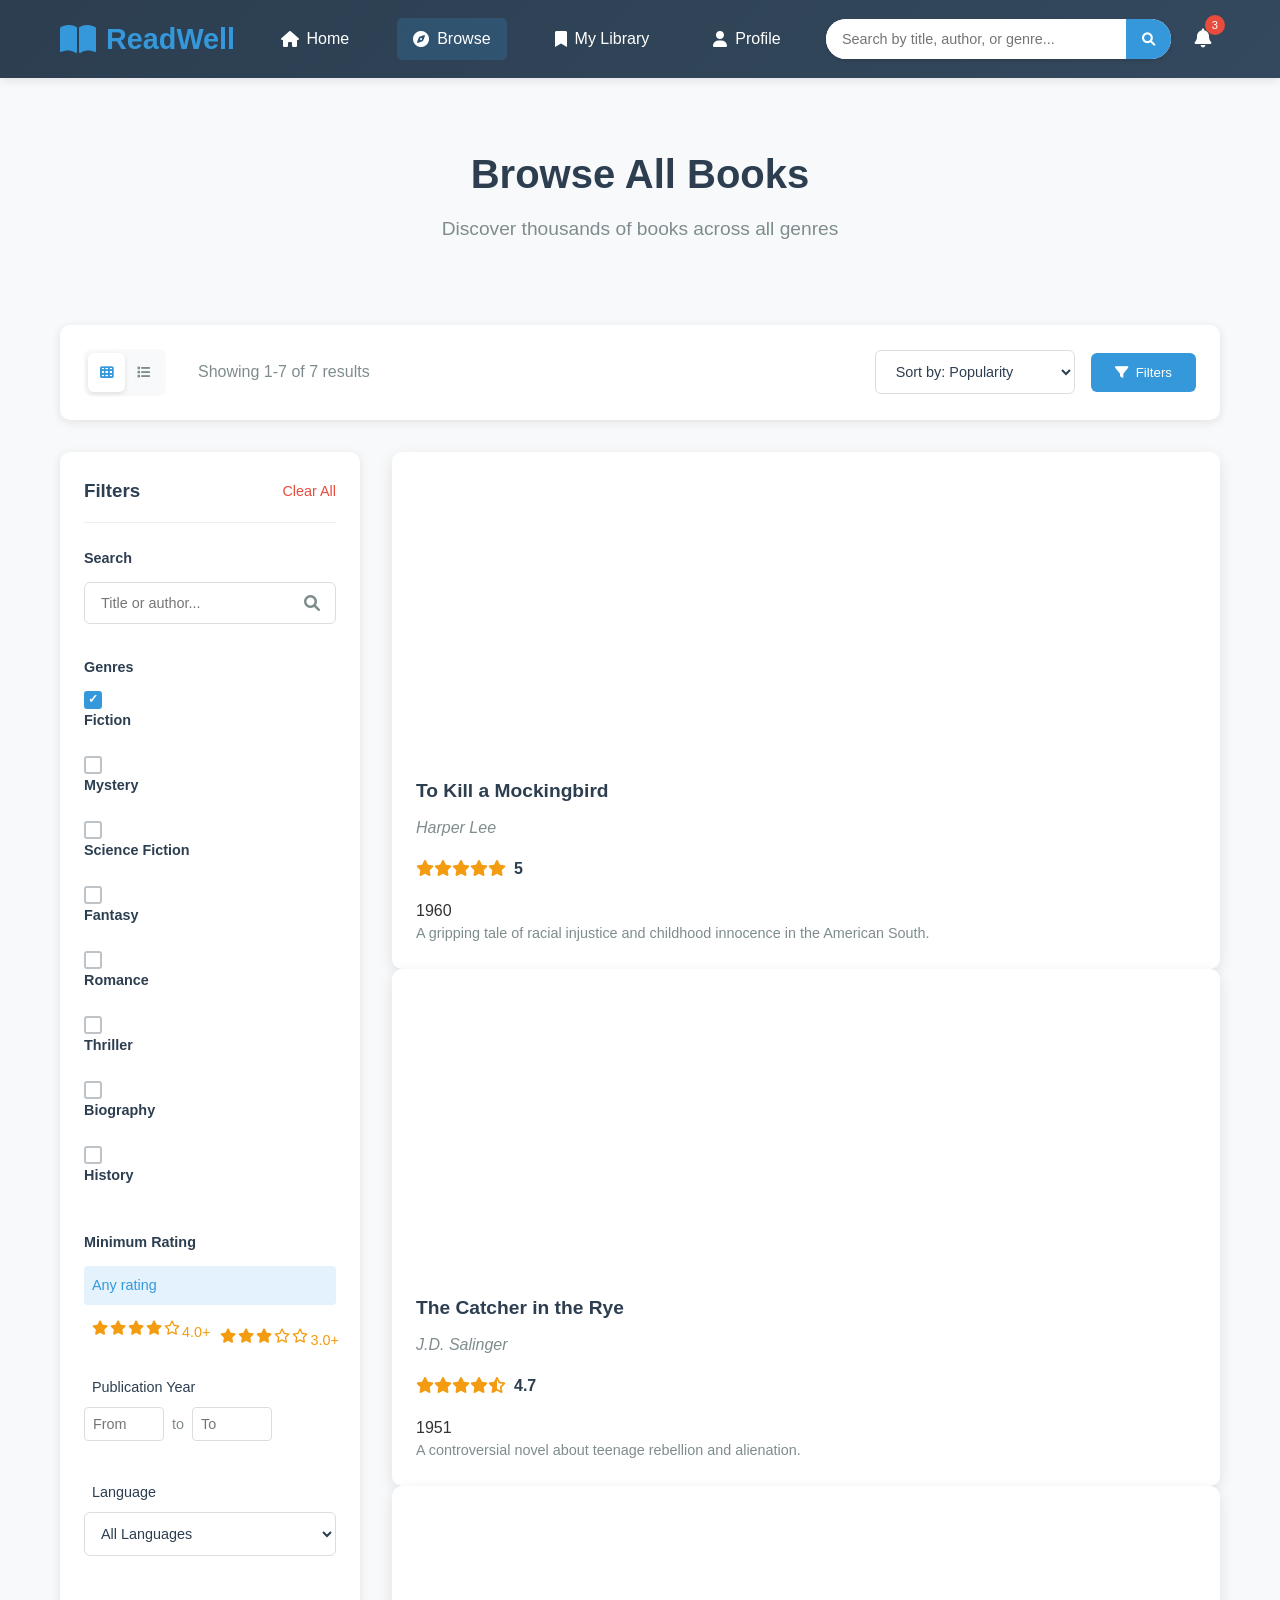
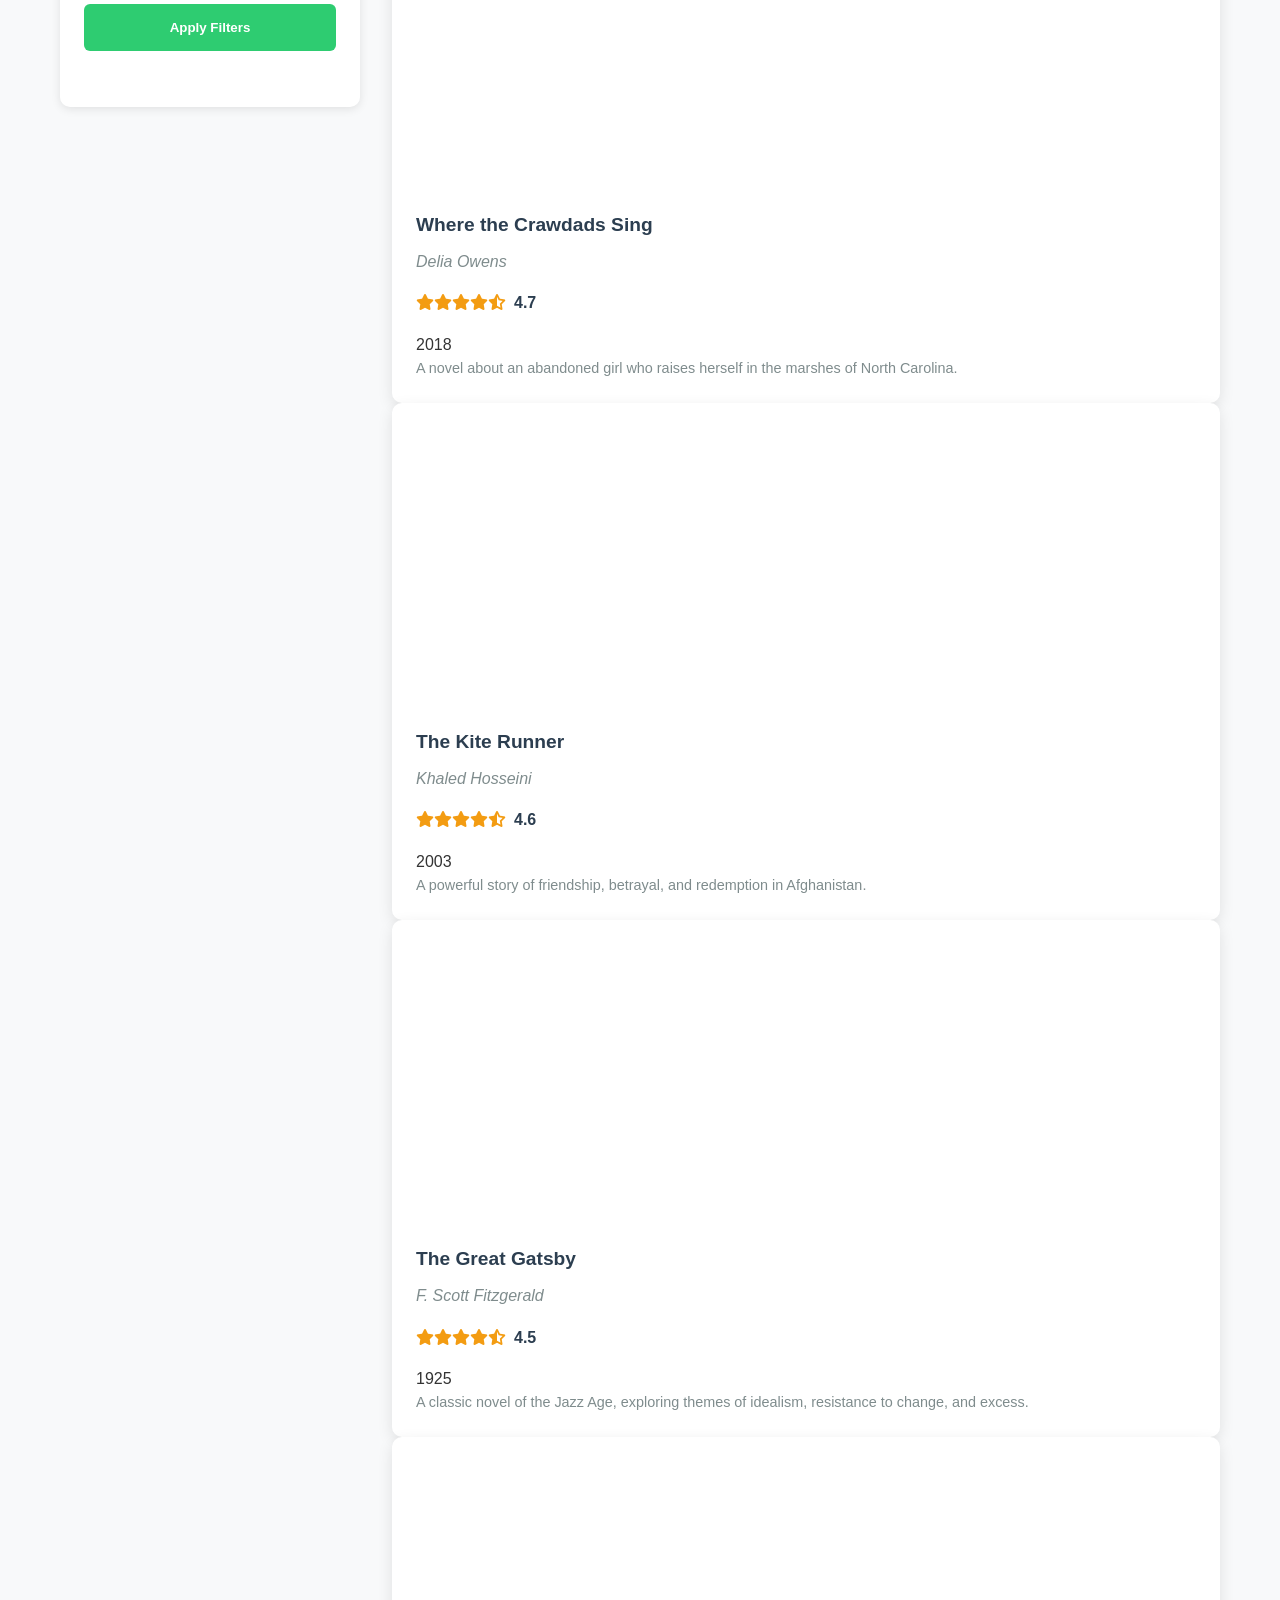
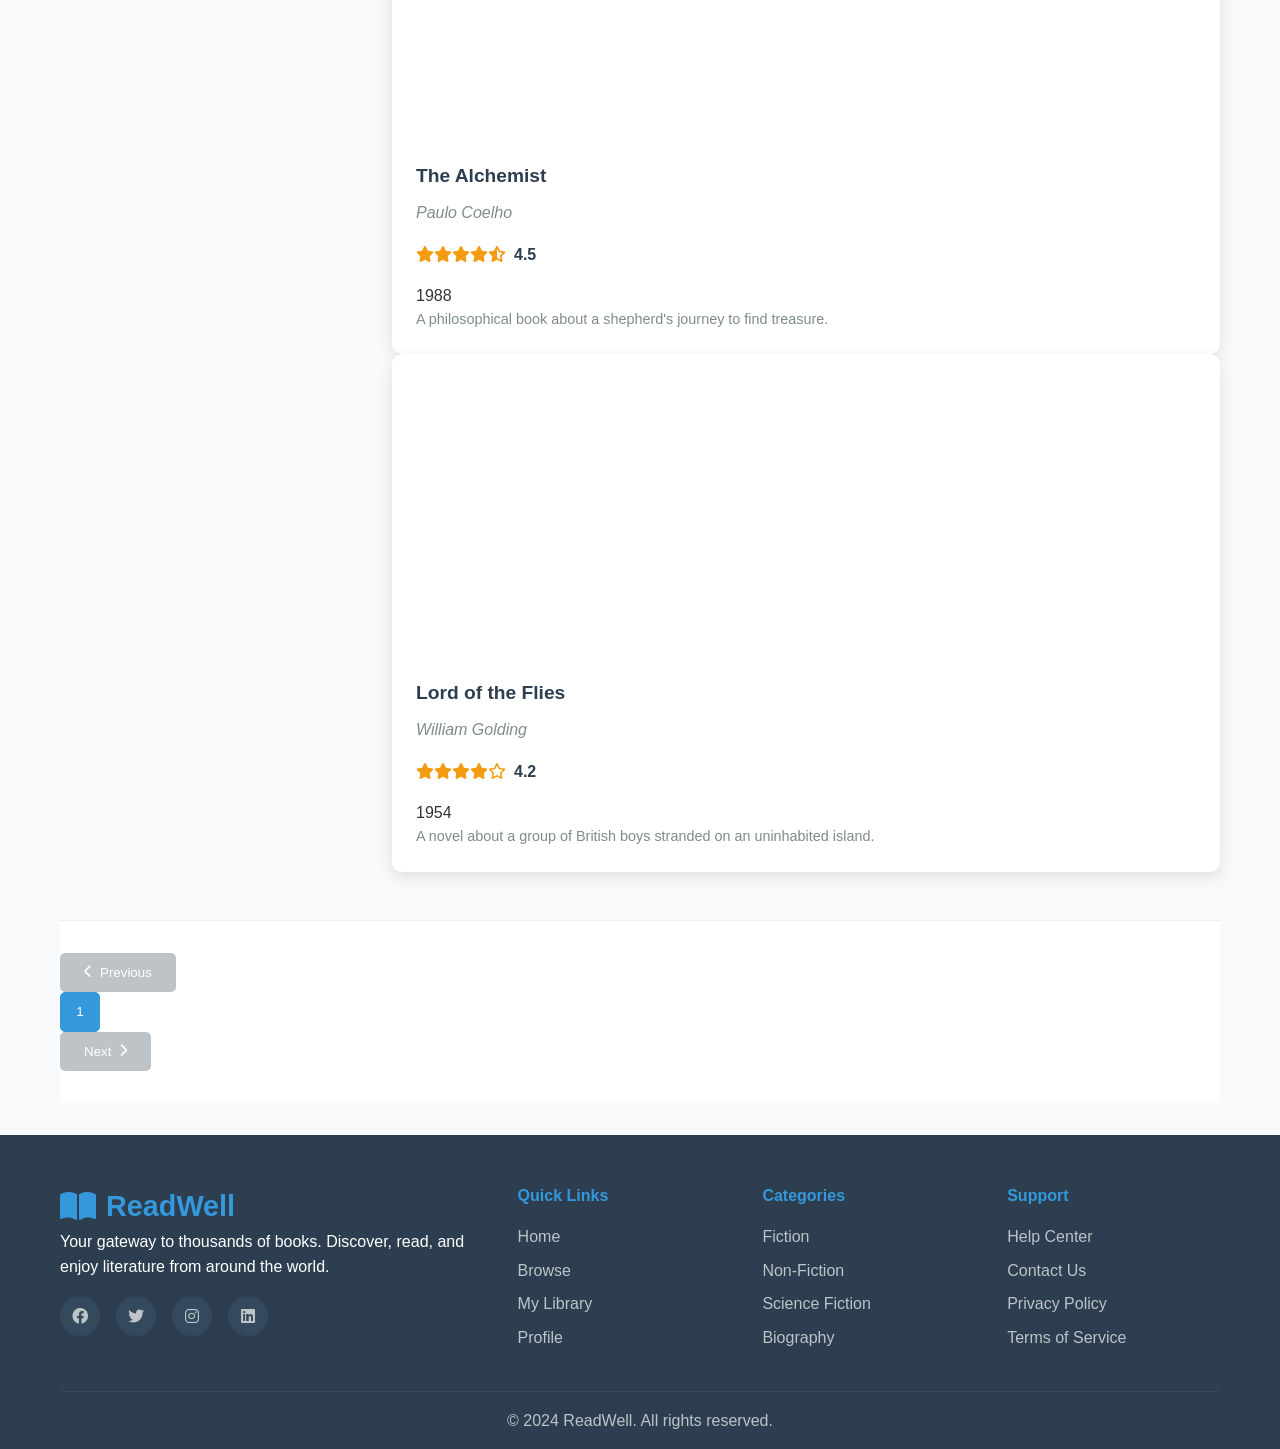
==== browse.html @ fab71dbb "Add complete ReadWell website with browse functionality" ====
<!DOCTYPE html>
<html lang="en">
<head>
    <meta charset="UTF-8">
    <meta name="viewport" content="width=device-width, initial-scale=1.0">
    <title>Browse Books - ReadWell</title>
    <link rel="stylesheet" href="styles.css">
    <link rel="stylesheet" href="browse.css">
    <link href="https://cdnjs.cloudflare.com/ajax/libs/font-awesome/6.0.0/css/all.min.css" rel="stylesheet">
</head>
<body>
    <!-- Header -->
    <header class="header">
        <div class="container">
            <div class="logo">
                <i class="fas fa-book-open"></i>
                <span>ReadWell</span>
            </div>
            
            <nav class="main-nav">
                <ul>
                    <li><a href="index.html"><i class="fas fa-home"></i> Home</a></li>
                    <li><a href="browse.html" class="active"><i class="fas fa-compass"></i> Browse</a></li>
                    <li><a href="#"><i class="fas fa-bookmark"></i> My Library</a></li>
                    <li><a href="#"><i class="fas fa-user"></i> Profile</a></li>
                </ul>
            </nav>

            <div class="header-actions">
                <div class="search-bar">
                    <input type="text" id="globalSearch" placeholder="Search by title, author, or genre...">
                    <button onclick="performSearch()"><i class="fas fa-search"></i></button>
                </div>
                <button class="btn-notification">
                    <i class="fas fa-bell"></i>
                    <span class="notification-badge">3</span>
                </button>
            </div>
        </div>
    </header>

    <!-- Main Content -->
    <main class="main-content">
        <div class="container">
            <!-- Page Header -->
            <div class="page-header">
                <h1>Browse All Books</h1>
                <p>Discover thousands of books across all genres</p>
            </div>

            <!-- Browse Controls -->
            <div class="browse-controls">
                <div class="controls-left">
                    <div class="view-toggle">
                        <button class="view-btn active" data-view="grid">
                            <i class="fas fa-th"></i>
                        </button>
                        <button class="view-btn" data-view="list">
                            <i class="fas fa-list"></i>
                        </button>
                    </div>
                    <div class="results-count">
                        Showing <span id="resultsCount">24</span> results
                    </div>
                </div>
                
                <div class="controls-right">
                    <div class="sort-dropdown">
                        <select id="sortSelect">
                            <option value="popularity">Sort by: Popularity</option>
                            <option value="newest">Newest First</option>
                            <option value="oldest">Oldest First</option>
                            <option value="rating">Highest Rated</option>
                            <option value="title">Title A-Z</option>
                            <option value="author">Author A-Z</option>
                        </select>
                    </div>
                    <button class="btn-filter" id="filterToggle">
                        <i class="fas fa-filter"></i>
                        Filters
                    </button>
                </div>
            </div>

            <div class="browse-content">
                <!-- Filters Sidebar -->
                <aside class="filters-sidebar" id="filtersSidebar">
                    <div class="filters-header">
                        <h3>Filters</h3>
                        <button class="btn-clear" onclick="clearAllFilters()">Clear All</button>
                    </div>

                    <!-- Search Filter -->
                    <div class="filter-group">
                        <label for="searchFilter">Search</label>
                        <div class="search-filter">
                            <input type="text" id="searchFilter" placeholder="Title or author...">
                            <i class="fas fa-search"></i>
                        </div>
                    </div>

                    <!-- Genre Filter -->
                    <div class="filter-group">
                        <label>Genres</label>
                        <div class="checkbox-group">
                            <label class="checkbox">
                                <input type="checkbox" value="fiction" checked>
                                <span class="checkmark"></span>
                                Fiction
                            </label>
                            <label class="checkbox">
                                <input type="checkbox" value="mystery">
                                <span class="checkmark"></span>
                                Mystery
                            </label>
                            <label class="checkbox">
                                <input type="checkbox" value="scifi">
                                <span class="checkmark"></span>
                                Science Fiction
                            </label>
                            <label class="checkbox">
                                <input type="checkbox" value="fantasy">
                                <span class="checkmark"></span>
                                Fantasy
                            </label>
                            <label class="checkbox">
                                <input type="checkbox" value="romance">
                                <span class="checkmark"></span>
                                Romance
                            </label>
                            <label class="checkbox">
                                <input type="checkbox" value="thriller">
                                <span class="checkmark"></span>
                                Thriller
                            </label>
                            <label class="checkbox">
                                <input type="checkbox" value="biography">
                                <span class="checkmark"></span>
                                Biography
                            </label>
                            <label class="checkbox">
                                <input type="checkbox" value="history">
                                <span class="checkmark"></span>
                                History
                            </label>
                        </div>
                    </div>

                    <!-- Rating Filter -->
                    <div class="filter-group">
                        <label>Minimum Rating</label>
                        <div class="rating-filter">
                            <div class="stars-selector">
                                <input type="radio" name="rating" id="rating0" value="0" checked>
                                <label for="rating0">Any rating</label>
                                
                                <input type="radio" name="rating" id="rating4" value="4">
                                <label for="rating4">
                                    <div class="stars">
                                        <i class="fas fa-star"></i>
                                        <i class="fas fa-star"></i>
                                        <i class="fas fa-star"></i>
                                        <i class="fas fa-star"></i>
                                        <i class="far fa-star"></i>
                                    4.0+</label>
                                </label>
                                
                                <input type="radio" name="rating" id="rating3" value="3">
                                <label for="rating3">
                                    <div class="stars">
                                        <i class="fas fa-star"></i>
                                        <i class="fas fa-star"></i>
                                        <i class="fas fa-star"></i>
                                        <i class="far fa-star"></i>
                                        <i class="far fa-star"></i>
                                    3.0+</label>
                                </label>
                            </div>
                        </div>
                    </div>

                    <!-- Year Filter -->
                    <div class="filter-group">
                        <label>Publication Year</label>
                        <div class="range-inputs">
                            <input type="number" id="yearFrom" placeholder="From" min="1900" max="2024">
                            <span>to</span>
                            <input type="number" id="yearTo" placeholder="To" min="1900" max="2024">
                        </div>
                    </div>

                    <!-- Language Filter -->
                    <div class="filter-group">
                        <label>Language</label>
                        <select id="languageSelect">
                            <option value="all">All Languages</option>
                            <option value="english">English</option>
                            <option value="spanish">Spanish</option>
                            <option value="french">French</option>
                            <option value="german">German</option>
                        </select>
                    </div>

                    <button class="btn-apply-filters" onclick="applyFilters()">
                        Apply Filters
                    </button>
                </aside>

                <!-- Books Grid -->
                <section class="books-results">
                    <div class="books-container grid-view" id="booksContainer">
                        <!-- Books will be dynamically loaded here -->
                    </div>

                    <!-- Loading State -->
                    <div class="loading-state" id="loadingState">
                        <div class="loading-spinner"></div>
                        <p>Loading books...</p>
                    </div>

                    <!-- No Results State -->
                    <div class="no-results" id="noResults" style="display: none;">
                        <i class="fas fa-search"></i>
                        <h3>No books found</h3>
                        <p>Try adjusting your filters or search terms</p>
                        <button class="btn btn-primary" onclick="clearAllFilters()">
                            Clear All Filters
                        </button>
                    </div>
                </section>
            </div>

            <!-- Pagination -->
            <div class="pagination">
                <button class="pagination-btn disabled" id="prevPage">
                    <i class="fas fa-chevron-left"></i>
                    Previous
                </button>
                <div class="pagination-numbers" id="paginationNumbers">
                    <!-- Pagination numbers will be generated here -->
                </div>
                <button class="pagination-btn" id="nextPage">
                    Next
                    <i class="fas fa-chevron-right"></i>
                </button>
            </div>
        </div>
    </main>

    <!-- Footer -->
    <footer class="footer">
        <div class="container">
            <div class="footer-content">
                <div class="footer-section">
                    <div class="logo">
                        <i class="fas fa-book-open"></i>
                        <span>ReadWell</span>
                    </div>
                    <p>Your gateway to thousands of books. Discover, read, and enjoy literature from around the world.</p>
                    <div class="social-links">
                        <a href="#"><i class="fab fa-facebook"></i></a>
                        <a href="#"><i class="fab fa-twitter"></i></a>
                        <a href="#"><i class="fab fa-instagram"></i></a>
                        <a href="#"><i class="fab fa-linkedin"></i></a>
                    </div>
                </div>
                
                <div class="footer-section">
                    <h4>Quick Links</h4>
                    <ul>
                        <li><a href="index.html">Home</a></li>
                        <li><a href="browse.html">Browse</a></li>
                        <li><a href="#">My Library</a></li>
                        <li><a href="#">Profile</a></li>
                    </ul>
                </div>
                
                <div class="footer-section">
                    <h4>Categories</h4>
                    <ul>
                        <li><a href="#">Fiction</a></li>
                        <li><a href="#">Non-Fiction</a></li>
                        <li><a href="#">Science Fiction</a></li>
                        <li><a href="#">Biography</a></li>
                    </ul>
                </div>
                
                <div class="footer-section">
                    <h4>Support</h4>
                    <ul>
                        <li><a href="#">Help Center</a></li>
                        <li><a href="#">Contact Us</a></li>
                        <li><a href="#">Privacy Policy</a></li>
                        <li><a href="#">Terms of Service</a></li>
                    </ul>
                </div>
            </div>
            
            <div class="footer-bottom">
                <p>&copy; 2024 ReadWell. All rights reserved.</p>
            </div>
        </div>
    </footer>

    <script src="browse.js"></script>
</body>
</html>
---- styles.css ----
/* Reset and Base Styles */
* {
    margin: 0;
    padding: 0;
    box-sizing: border-box;
}

body {
    font-family: 'Segoe UI', Tahoma, Geneva, Verdana, sans-serif;
    line-height: 1.6;
    color: #333;
    background-color: #f8f9fa;
}

.container {
    max-width: 1200px;
    margin: 0 auto;
    padding: 0 20px;
}

/* Header Styles */
.header {
    background: linear-gradient(135deg, #2c3e50, #34495e);
    color: white;
    padding: 1rem 0;
    box-shadow: 0 2px 10px rgba(0,0,0,0.1);
    position: sticky;
    top: 0;
    z-index: 1000;
}

.header .container {
    display: flex;
    justify-content: space-between;
    align-items: center;
}

.logo {
    display: flex;
    align-items: center;
    gap: 10px;
    font-size: 1.8rem;
    font-weight: bold;
    color: #3498db;
}

.logo i {
    font-size: 2rem;
}

.main-nav ul {
    display: flex;
    list-style: none;
    gap: 2rem;
}

.main-nav a {
    color: white;
    text-decoration: none;
    padding: 0.5rem 1rem;
    border-radius: 5px;
    transition: background-color 0.3s ease;
    display: flex;
    align-items: center;
    gap: 0.5rem;
}

.main-nav a:hover,
.main-nav a.active {
    background-color: rgba(52, 152, 219, 0.2);
}

.header-actions {
    display: flex;
    align-items: center;
    gap: 1rem;
}

.search-bar {
    display: flex;
    background: white;
    border-radius: 25px;
    overflow: hidden;
    box-shadow: 0 2px 5px rgba(0,0,0,0.1);
}

.search-bar input {
    border: none;
    padding: 0.75rem 1rem;
    width: 300px;
    outline: none;
    font-size: 0.9rem;
}

.search-bar button {
    background: #3498db;
    border: none;
    color: white;
    padding: 0.75rem 1rem;
    cursor: pointer;
    transition: background-color 0.3s ease;
}

.search-bar button:hover {
    background: #2980b9;
}

.btn-notification {
    background: none;
    border: none;
    color: white;
    font-size: 1.2rem;
    cursor: pointer;
    position: relative;
    padding: 0.5rem;
    border-radius: 50%;
    transition: background-color 0.3s ease;
}

.btn-notification:hover {
    background-color: rgba(255,255,255,0.1);
}

.notification-badge {
    position: absolute;
    top: -5px;
    right: -5px;
    background: #e74c3c;
    color: white;
    border-radius: 50%;
    width: 20px;
    height: 20px;
    font-size: 0.7rem;
    display: flex;
    align-items: center;
    justify-content: center;
}

/* Main Content Styles */
.main-content {
    padding: 2rem 0;
}

/* Hero Section */
.hero {
    display: grid;
    grid-template-columns: 1fr 1fr;
    gap: 3rem;
    align-items: center;
    margin-bottom: 4rem;
    padding: 2rem 0;
}

.hero-content h1 {
    font-size: 3rem;
    margin-bottom: 1rem;
    color: #2c3e50;
    line-height: 1.2;
}

.hero-content p {
    font-size: 1.2rem;
    margin-bottom: 2rem;
    color: #7f8c8d;
}

.hero-actions {
    display: flex;
    gap: 1rem;
}

.btn {
    padding: 0.75rem 2rem;
    border: none;
    border-radius: 25px;
    font-size: 1rem;
    font-weight: 600;
    cursor: pointer;
    transition: all 0.3s ease;
    display: flex;
    align-items: center;
    gap: 0.5rem;
}

.btn-primary {
    background: linear-gradient(135deg, #3498db, #2980b9);
    color: white;
}

.btn-primary:hover {
    transform: translateY(-2px);
    box-shadow: 0 5px 15px rgba(52, 152, 219, 0.4);
}

.btn-secondary {
    background: white;
    color: #3498db;
    border: 2px solid #3498db;
}

.btn-secondary:hover {
    background: #3498db;
    color: white;
}

.hero-image {
    display: flex;
    justify-content: center;
    align-items: center;
}

.book-stack {
    position: relative;
    width: 200px;
    height: 250px;
}

.book {
    position: absolute;
    width: 160px;
    height: 200px;
    border-radius: 5px;
    box-shadow: 0 5px 15px rgba(0,0,0,0.2);
}

.book-1 {
    background: linear-gradient(45deg, #e74c3c, #c0392b);
    transform: rotate(-5deg);
    z-index: 3;
}

.book-2 {
    background: linear-gradient(45deg, #3498db, #2980b9);
    transform: rotate(0deg);
    left: 20px;
    z-index: 2;
}

.book-3 {
    background: linear-gradient(45deg, #2ecc71, #27ae60);
    transform: rotate(5deg);
    left: 40px;
    z-index: 1;
}

/* Section Styles */
.section-header {
    display: flex;
    justify-content: space-between;
    align-items: center;
    margin-bottom: 2rem;
}

.section-header h2 {
    font-size: 2rem;
    color: #2c3e50;
}

.view-all {
    color: #3498db;
    text-decoration: none;
    font-weight: 600;
    display: flex;
    align-items: center;
    gap: 0.5rem;
    transition: color 0.3s ease;
}

.view-all:hover {
    color: #2980b9;
}

/* Books Grid */
.books-grid {
    display: grid;
    grid-template-columns: repeat(auto-fit, minmax(280px, 1fr));
    gap: 2rem;
    margin-bottom: 3rem;
}

.book-card {
    background: white;
    border-radius: 10px;
    overflow: hidden;
    box-shadow: 0 5px 15px rgba(0,0,0,0.1);
    transition: transform 0.3s ease, box-shadow 0.3s ease;
}

.book-card:hover {
    transform: translateY(-5px);
    box-shadow: 0 10px 25px rgba(0,0,0,0.15);
}

.book-cover {
    position: relative;
    height: 300px;
    overflow: hidden;
}

.book-cover img {
    width: 100%;
    height: 100%;
    object-fit: cover;
    transition: transform 0.3s ease;
}

.book-card:hover .book-cover img {
    transform: scale(1.05);
}

.book-overlay {
    position: absolute;
    top: 0;
    left: 0;
    right: 0;
    bottom: 0;
    background: rgba(0,0,0,0.7);
    display: flex;
    flex-direction: column;
    justify-content: center;
    align-items: center;
    gap: 1rem;
    opacity: 0;
    transition: opacity 0.3s ease;
}

.book-card:hover .book-overlay {
    opacity: 1;
}

.btn-icon {
    background: white;
    border: none;
    width: 40px;
    height: 40px;
    border-radius: 50%;
    display: flex;
    align-items: center;
    justify-content: center;
    cursor: pointer;
    transition: transform 0.3s ease;
}

.btn-icon:hover {
    transform: scale(1.1);
}

.btn-read {
    background: #3498db;
    color: white;
    border: none;
    padding: 0.75rem 1.5rem;
    border-radius: 25px;
    font-weight: 600;
    cursor: pointer;
    transition: background-color 0.3s ease;
}

.btn-read:hover {
    background: #2980b9;
}

.book-info {
    padding: 1.5rem;
}

.book-info h3 {
    font-size: 1.2rem;
    margin-bottom: 0.5rem;
    color: #2c3e50;
}

.author {
    color: #7f8c8d;
    margin-bottom: 1rem;
    font-style: italic;
}

.rating {
    display: flex;
    align-items: center;
    gap: 0.5rem;
    margin-bottom: 1rem;
}

.stars {
    color: #f39c12;
}

.rating-value {
    font-weight: 600;
    color: #2c3e50;
}

.book-description {
    color: #7f8c8d;
    font-size: 0.9rem;
    line-height: 1.5;
}

/* Categories Section */
.categories-section {
    margin-bottom: 4rem;
}

.categories-grid {
    display: grid;
    grid-template-columns: repeat(auto-fit, minmax(200px, 1fr));
    gap: 1.5rem;
}

.category-card {
    background: white;
    padding: 2rem;
    border-radius: 10px;
    text-align: center;
    box-shadow: 0 5px 15px rgba(0,0,0,0.1);
    transition: transform 0.3s ease, box-shadow 0.3s ease;
    cursor: pointer;
}

.category-card:hover {
    transform: translateY(-5px);
    box-shadow: 0 10px 25px rgba(0,0,0,0.15);
}

.category-card i {
    font-size: 2.5rem;
    color: #3498db;
    margin-bottom: 1rem;
}

.category-card h3 {
    font-size: 1.2rem;
    margin-bottom: 0.5rem;
    color: #2c3e50;
}

.category-card p {
    color: #7f8c8d;
    font-size: 0.9rem;
}

/* Pagination */
.pagination {
    background: white;
    padding: 2rem 0;
    margin-top: 2rem;
    border-top: 1px solid #ecf0f1;
}

.pagination .container {
    display: flex;
    justify-content: space-between;
    align-items: center;
}

.pagination-btn {
    background: #3498db;
    color: white;
    border: none;
    padding: 0.75rem 1.5rem;
    border-radius: 5px;
    cursor: pointer;
    display: flex;
    align-items: center;
    gap: 0.5rem;
    transition: background-color 0.3s ease;
}

.pagination-btn:hover:not(.disabled) {
    background: #2980b9;
}

.pagination-btn.disabled {
    background: #bdc3c7;
    cursor: not-allowed;
}

.pagination-numbers {
    display: flex;
    gap: 0.5rem;
}

.pagination-number {
    background: white;
    border: 1px solid #bdc3c7;
    color: #2c3e50;
    width: 40px;
    height: 40px;
    border-radius: 5px;
    cursor: pointer;
    transition: all 0.3s ease;
}

.pagination-number:hover,
.pagination-number.active {
    background: #3498db;
    color: white;
    border-color: #3498db;
}

/* Footer */
.footer {
    background: #2c3e50;
    color: white;
    padding: 3rem 0 1rem;
}

.footer-content {
    display: grid;
    grid-template-columns: 2fr 1fr 1fr 1fr;
    gap: 2rem;
    margin-bottom: 2rem;
}

.footer-section h4 {
    margin-bottom: 1rem;
    color: #3498db;
}

.footer-section ul {
    list-style: none;
}

.footer-section ul li {
    margin-bottom: 0.5rem;
}

.footer-section a {
    color: #bdc3c7;
    text-decoration: none;
    transition: color 0.3s ease;
}

.footer-section a:hover {
    color: #3498db;
}

.social-links {
    display: flex;
    gap: 1rem;
    margin-top: 1rem;
}

.social-links a {
    display: flex;
    align-items: center;
    justify-content: center;
    width: 40px;
    height: 40px;
    background: #34495e;
    border-radius: 50%;
    transition: background-color 0.3s ease;
}

.social-links a:hover {
    background: #3498db;
}

.footer-bottom {
    border-top: 1px solid #34495e;
    padding-top: 1rem;
    text-align: center;
    color: #bdc3c7;
}

/* Responsive Design */
@media (max-width: 768px) {
    .header .container {
        flex-direction: column;
        gap: 1rem;
    }

    .main-nav ul {
        gap: 1rem;
    }

    .search-bar input {
        width: 200px;
    }

    .hero {
        grid-template-columns: 1fr;
        text-align: center;
    }

    .hero-content h1 {
        font-size: 2rem;
    }

    .books-grid {
        grid-template-columns: repeat(auto-fit, minmax(250px, 1fr));
    }

    .categories-grid {
        grid-template-columns: repeat(2, 1fr);
    }

    .footer-content {
        grid-template-columns: 1fr;
    }

    .pagination .container {
        flex-direction: column;
        gap: 1rem;
    }
}

/* HCI Principles Compliance */
/* Consistency: Consistent colors, spacing, and component styles throughout */
/* Feedback: Hover effects, transitions, and visual feedback for all interactions */
/* Visibility: Clear hierarchy, readable typography, and intuitive navigation */
/* Error Prevention: Proper form elements and clear action buttons */
/* Flexibility: Responsive design for all device sizes */
/* Accessibility: Sufficient color contrast, focus states, and semantic HTML */
---- browse.css ----
/* Browse Page Specific Styles */

/* Page Header */
.page-header {
    text-align: center;
    margin-bottom: 3rem;
    padding: 2rem 0;
}

.page-header h1 {
    font-size: 2.5rem;
    color: #2c3e50;
    margin-bottom: 0.5rem;
}

.page-header p {
    font-size: 1.2rem;
    color: #7f8c8d;
}

/* Browse Controls */
.browse-controls {
    display: flex;
    justify-content: space-between;
    align-items: center;
    margin-bottom: 2rem;
    padding: 1.5rem;
    background: white;
    border-radius: 10px;
    box-shadow: 0 2px 10px rgba(0,0,0,0.1);
}

.controls-left {
    display: flex;
    align-items: center;
    gap: 2rem;
}

.view-toggle {
    display: flex;
    background: #f8f9fa;
    border-radius: 8px;
    padding: 4px;
}

.view-btn {
    background: none;
    border: none;
    padding: 0.75rem;
    border-radius: 6px;
    cursor: pointer;
    color: #7f8c8d;
    transition: all 0.3s ease;
}

.view-btn.active {
    background: white;
    color: #3498db;
    box-shadow: 0 2px 5px rgba(0,0,0,0.1);
}

.view-btn:hover:not(.active) {
    color: #3498db;
}

.results-count {
    color: #7f8c8d;
    font-weight: 500;
}

.controls-right {
    display: flex;
    align-items: center;
    gap: 1rem;
}

.sort-dropdown select {
    padding: 0.75rem 1rem;
    border: 1px solid #ddd;
    border-radius: 6px;
    background: white;
    color: #2c3e50;
    font-size: 0.9rem;
    cursor: pointer;
    min-width: 200px;
}

.btn-filter {
    background: #3498db;
    color: white;
    border: none;
    padding: 0.75rem 1.5rem;
    border-radius: 6px;
    cursor: pointer;
    display: flex;
    align-items: center;
    gap: 0.5rem;
    font-weight: 500;
    transition: background-color 0.3s ease;
}

.btn-filter:hover {
    background: #2980b9;
}

/* Browse Content Layout */
.browse-content {
    display: grid;
    grid-template-columns: 300px 1fr;
    gap: 2rem;
    margin-bottom: 3rem;
}

/* Filters Sidebar */
.filters-sidebar {
    background: white;
    padding: 1.5rem;
    border-radius: 10px;
    box-shadow: 0 2px 10px rgba(0,0,0,0.1);
    height: fit-content;
    position: sticky;
    top: 100px;
}

.filters-header {
    display: flex;
    justify-content: space-between;
    align-items: center;
    margin-bottom: 1.5rem;
    padding-bottom: 1rem;
    border-bottom: 1px solid #ecf0f1;
}

.filters-header h3 {
    color: #2c3e50;
    margin: 0;
}

.btn-clear {
    background: none;
    border: none;
    color: #e74c3c;
    cursor: pointer;
    font-size: 0.9rem;
    font-weight: 500;
}

.btn-clear:hover {
    color: #c0392b;
}

/* Filter Groups */
.filter-group {
    margin-bottom: 2rem;
}

.filter-group label {
    display: block;
    margin-bottom: 0.75rem;
    font-weight: 600;
    color: #2c3e50;
    font-size: 0.9rem;
}

/* Search Filter */
.search-filter {
    position: relative;
}

.search-filter input {
    width: 100%;
    padding: 0.75rem 2.5rem 0.75rem 1rem;
    border: 1px solid #ddd;
    border-radius: 6px;
    font-size: 0.9rem;
}

.search-filter i {
    position: absolute;
    right: 1rem;
    top: 50%;
    transform: translateY(-50%);
    color: #7f8c8d;
}

/* Checkbox Group */
.checkbox-group {
    display: flex;
    flex-direction: column;
    gap: 0.75rem;
}

.checkbox {
    display: flex;
    align-items: center;
    gap: 0.75rem;
    cursor: pointer;
    font-size: 0.9rem;
    color: #2c3e50;
}

.checkbox input {
    display: none;
}

.checkmark {
    width: 18px;
    height: 18px;
    border: 2px solid #bdc3c7;
    border-radius: 3px;
    display: flex;
    align-items: center;
    justify-content: center;
    transition: all 0.3s ease;
}

.checkbox input:checked + .checkmark {
    background: #3498db;
    border-color: #3498db;
}

.checkbox input:checked + .checkmark::after {
    content: '✓';
    color: white;
    font-size: 12px;
    font-weight: bold;
}

/* Rating Filter */
.rating-filter .stars-selector {
    display: flex;
    flex-direction: column;
    gap: 0.5rem;
}

.rating-filter input[type="radio"] {
    display: none;
}

.rating-filter label {
    display: flex;
    align-items: center;
    gap: 0.5rem;
    cursor: pointer;
    padding: 0.5rem;
    border-radius: 4px;
    transition: background-color 0.3s ease;
    font-weight: normal;
    margin-bottom: 0;
}

.rating-filter label:hover {
    background: #f8f9fa;
}

.rating-filter input[type="radio"]:checked + label {
    background: #e3f2fd;
    color: #3498db;
    font-weight: 500;
}

.rating-filter .stars {
    display: flex;
    gap: 2px;
    color: #f39c12;
}

/* Range Inputs */
.range-inputs {
    display: flex;
    align-items: center;
    gap: 0.5rem;
}

.range-inputs input {
    width: 80px;
    padding: 0.5rem;
    border: 1px solid #ddd;
    border-radius: 4px;
    font-size: 0.9rem;
}

.range-inputs span {
    color: #7f8c8d;
    font-size: 0.9rem;
}

/* Language Select */
.filter-group select {
    width: 100%;
    padding: 0.75rem;
    border: 1px solid #ddd;
    border-radius: 6px;
    background: white;
    color: #2c3e50;
    font-size: 0.9rem;
    cursor: pointer;
}

/* Apply Filters Button */
.btn-apply-filters {
    width: 100%;
    background: #2ecc71;
    color: white;
    border: none;
    padding: 1rem;
    border-radius: 6px;
    font-weight: 600;
    cursor: pointer;
    transition: background-color 0.3s ease;
    margin-top: 1rem;
}

.btn-apply-filters:hover {
    background: #27ae60;
}

/* Books Results */
.books-results {
    position: relative;
}

.books-container {
    transition: all 0.3s ease;
}

/* Grid View */
.books-container.grid-view {
    display: grid;
    grid-template-columns: repeat(auto-fill, minmax(250px, 1fr));
    gap: 1.5rem;
}

/* List View */
.books-container.list-view {
    display: flex;
    flex-direction: column;
    gap: 1rem;
}

.books-container.list-view .book-card {
    display: flex;
    height: 200px;
}

.books-container.list-view .book-cover {
    width: 120px;
    height: 100%;
    flex-shrink: 0;
}

.books-container.list-view .book-info {
    flex: 1;
    display: flex;
    flex-direction: column;
    justify-content: center;
}

/* Loading State */
.loading-state {
    text-align: center;
    padding: 3rem;
    color: #7f8c8d;
}

.loading-spinner {
    width: 40px;
    height: 40px;
    border: 4px solid #f3f3f3;
    border-top: 4px solid #3498db;
    border-radius: 50%;
    animation: spin 1s linear infinite;
    margin: 0 auto 1rem;
}

@keyframes spin {
    0% { transform: rotate(0deg); }
    100% { transform: rotate(360deg); }
}

/* No Results State */
.no-results {
    text-align: center;
    padding: 4rem 2rem;
    color: #7f8c8d;
}

.no-results i {
    font-size: 4rem;
    color: #bdc3c7;
    margin-bottom: 1rem;
}

.no-results h3 {
    color: #2c3e50;
    margin-bottom: 0.5rem;
}

/* Responsive Design */
@media (max-width: 1024px) {
    .browse-content {
        grid-template-columns: 1fr;
    }
    
    .filters-sidebar {
        position: static;
        margin-bottom: 2rem;
    }
}

@media (max-width: 768px) {
    .browse-controls {
        flex-direction: column;
        gap: 1rem;
        align-items: stretch;
    }
    
    .controls-left,
    .controls-right {
        justify-content: space-between;
    }
    
    .books-container.grid-view {
        grid-template-columns: repeat(auto-fill, minmax(200px, 1fr));
    }
    
    .books-container.list-view .book-card {
        height: auto;
        flex-direction: column;
    }
    
    .books-container.list-view .book-cover {
        width: 100%;
        height: 200px;
    }
}

@media (max-width: 480px) {
    .books-container.grid-view {
        grid-template-columns: 1fr;
    }
    
    .range-inputs {
        flex-direction: column;
        align-items: stretch;
    }
    
    .range-inputs input {
        width: 100%;
    }
}
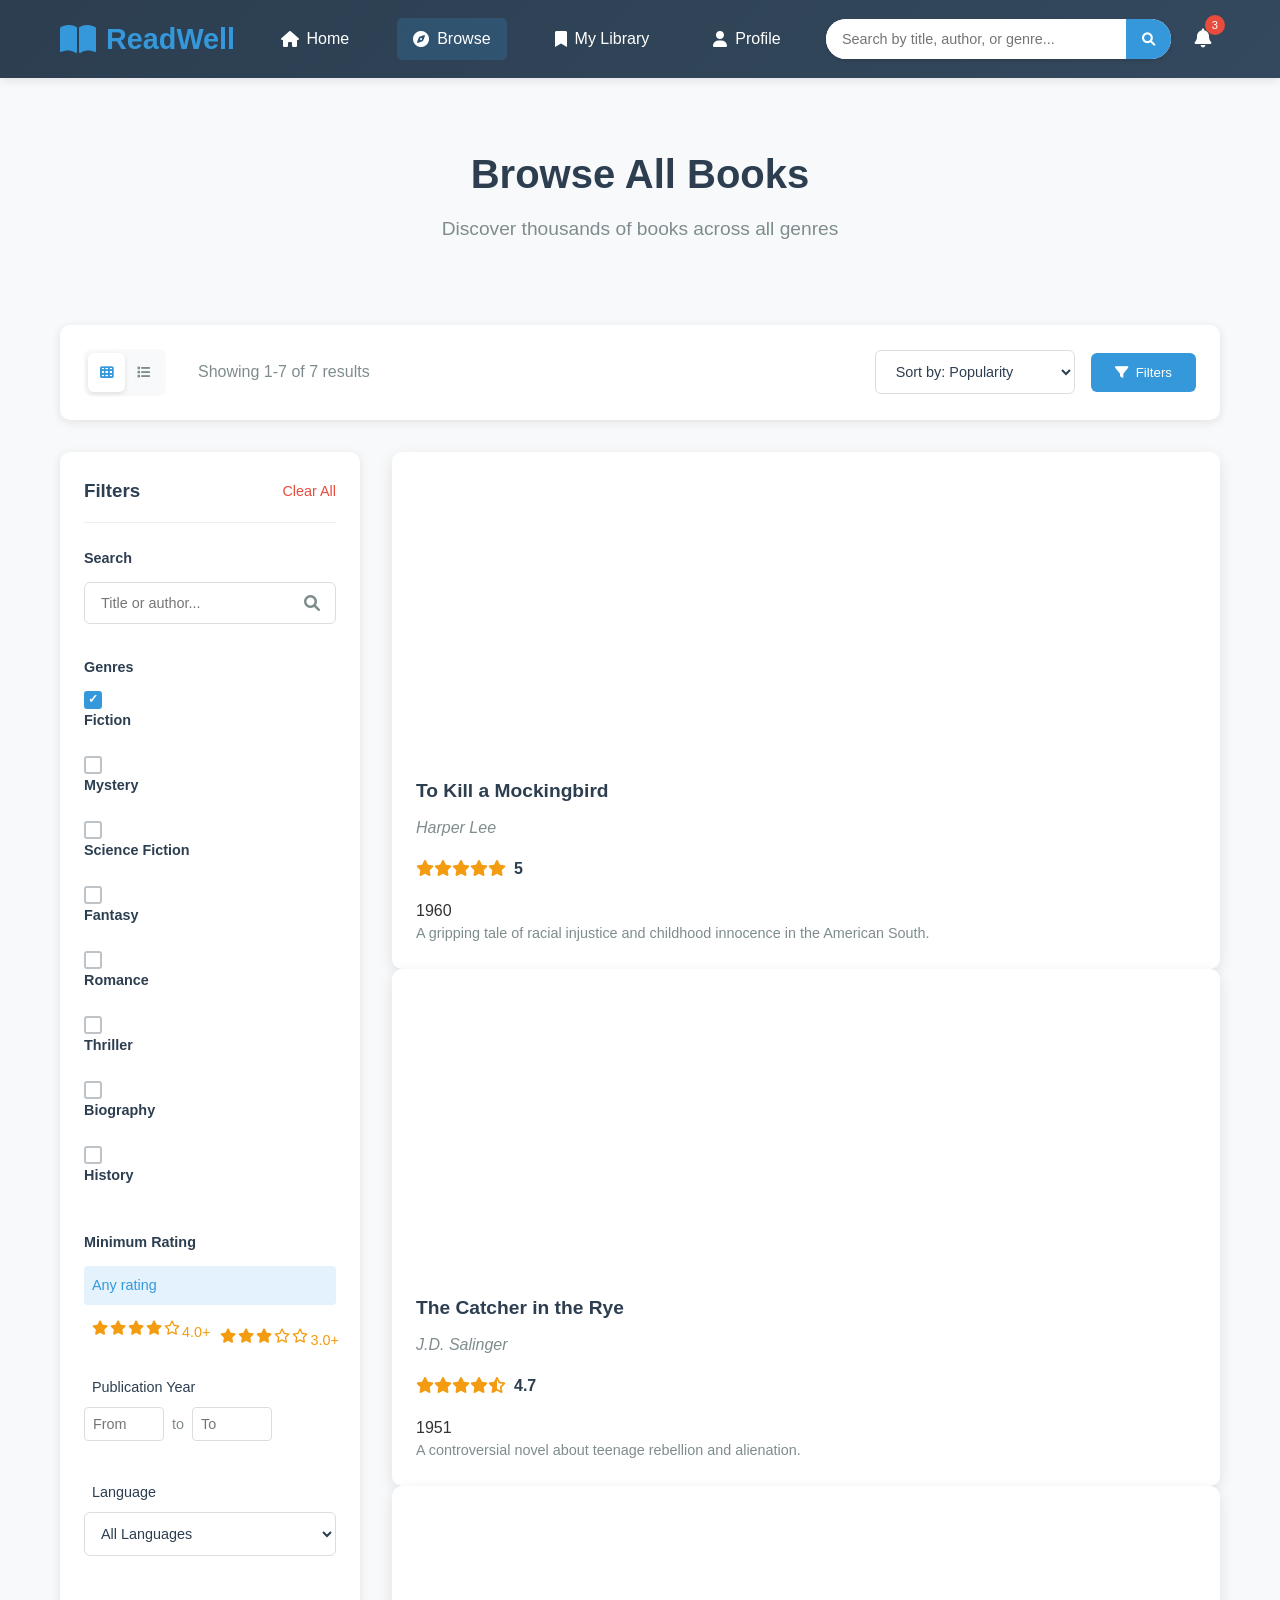
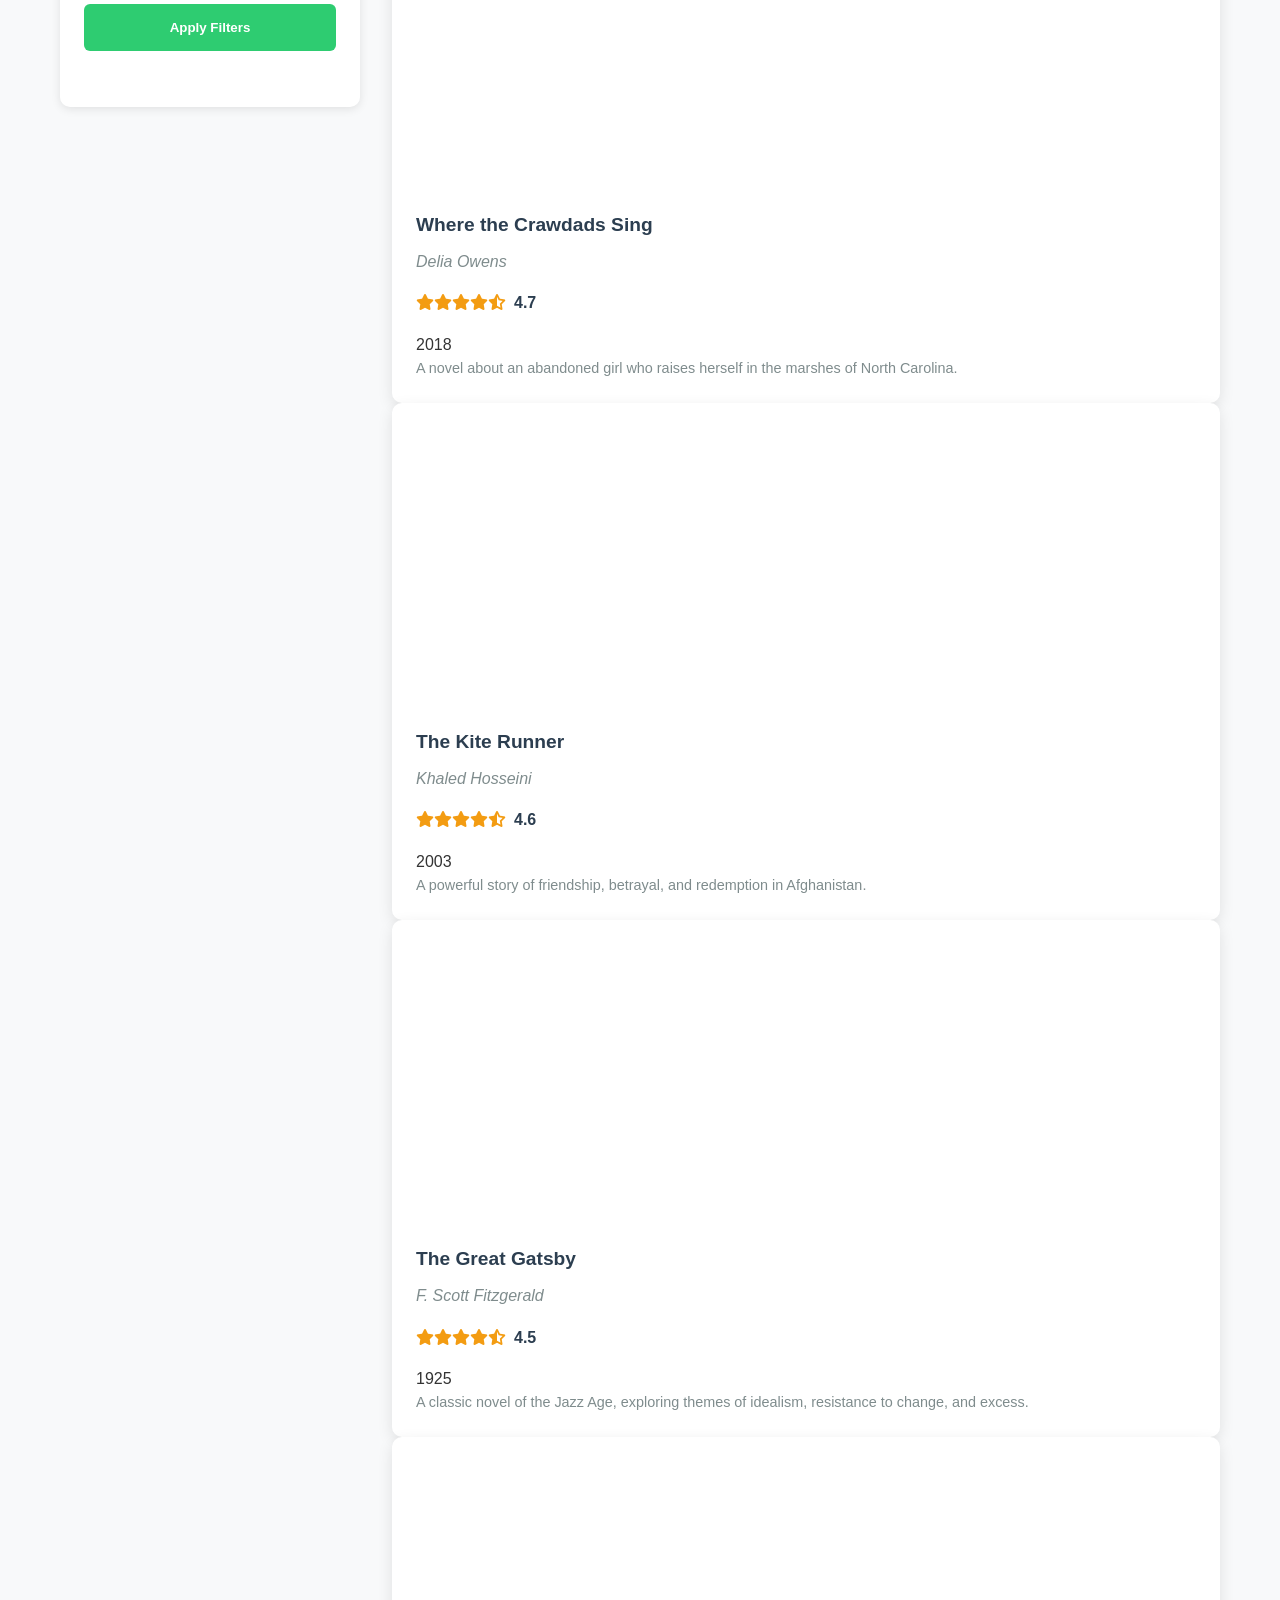
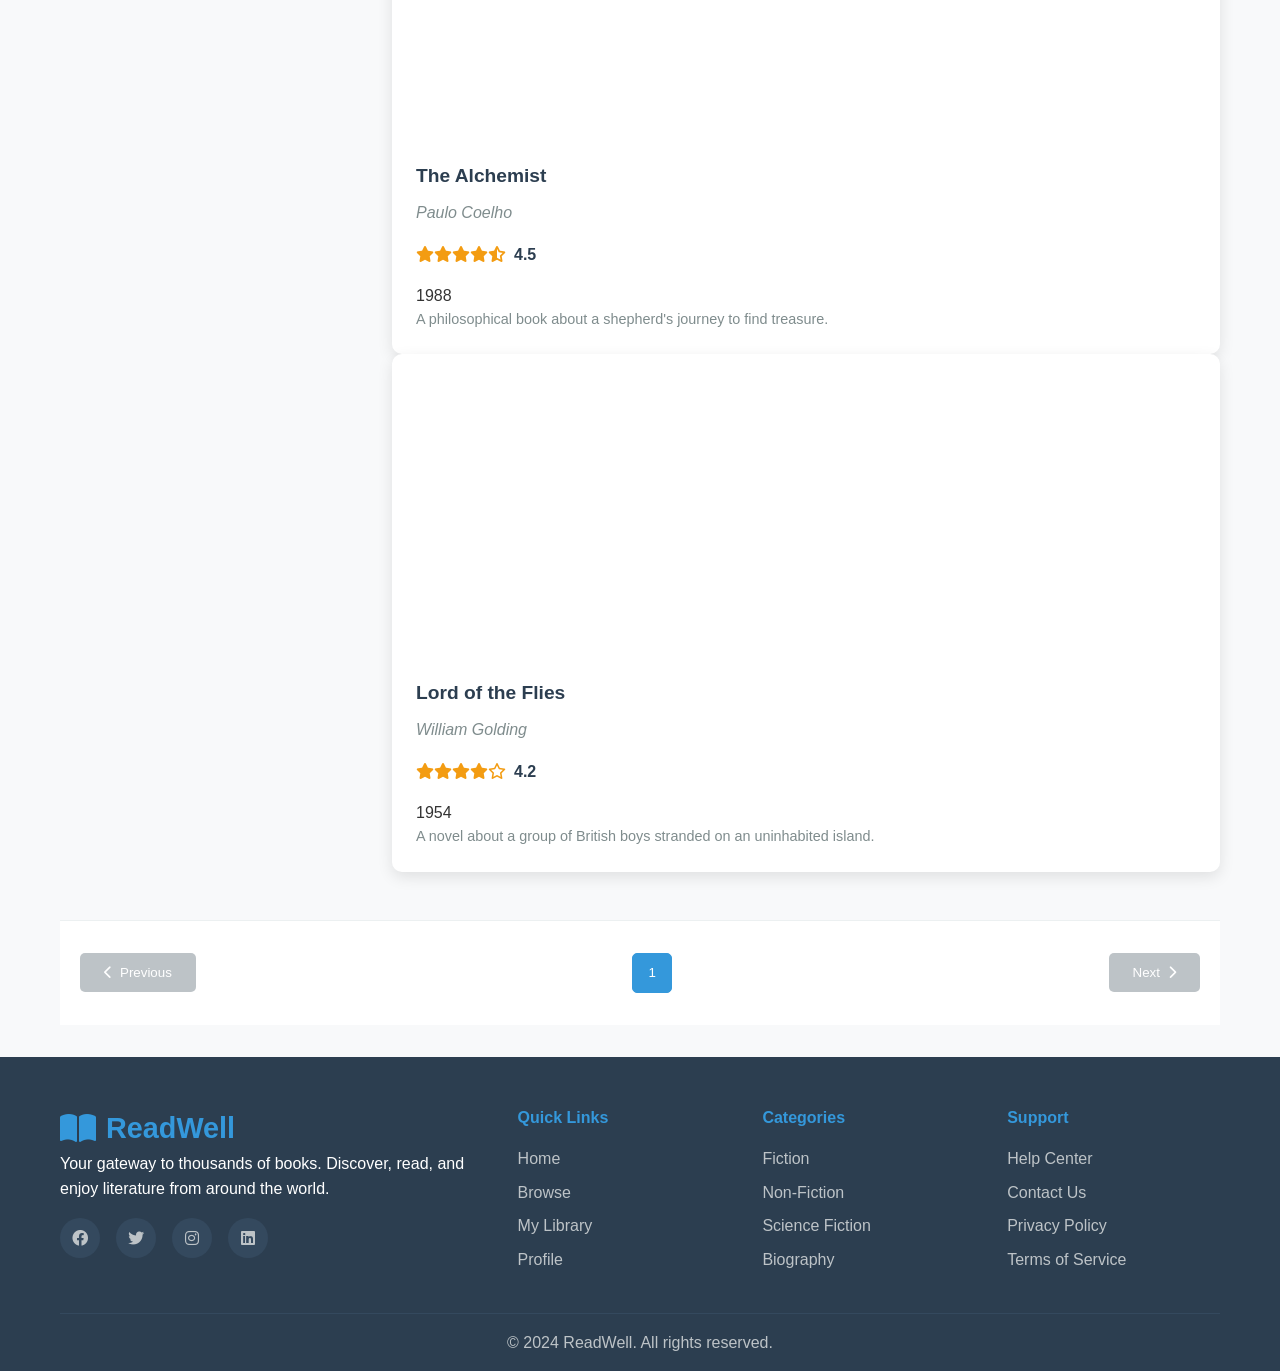
==== commit dc285bd7: "Add browse functionality and complete website" ====
--- a/browse.html
+++ b/browse.html
@@ -231,19 +231,21 @@
             </div>
 
             <!-- Pagination -->
-            <div class="pagination">
-                <button class="pagination-btn disabled" id="prevPage">
-                    <i class="fas fa-chevron-left"></i>
-                    Previous
-                </button>
-                <div class="pagination-numbers" id="paginationNumbers">
-                    <!-- Pagination numbers will be generated here -->
-                </div>
-                <button class="pagination-btn" id="nextPage">
-                    Next
-                    <i class="fas fa-chevron-right"></i>
-                </button>
-            </div>
+<div class="pagination">
+    <div class="container">
+        <button class="pagination-btn disabled" id="prevPage">
+            <i class="fas fa-chevron-left"></i>
+            Previous
+        </button>
+        <div class="pagination-numbers" id="paginationNumbers">
+            <!-- Pagination numbers will be generated here -->
+        </div>
+        <button class="pagination-btn" id="nextPage">
+            Next
+            <i class="fas fa-chevron-right"></i>
+        </button>
+    </div>
+</div>
         </div>
     </main>
 
